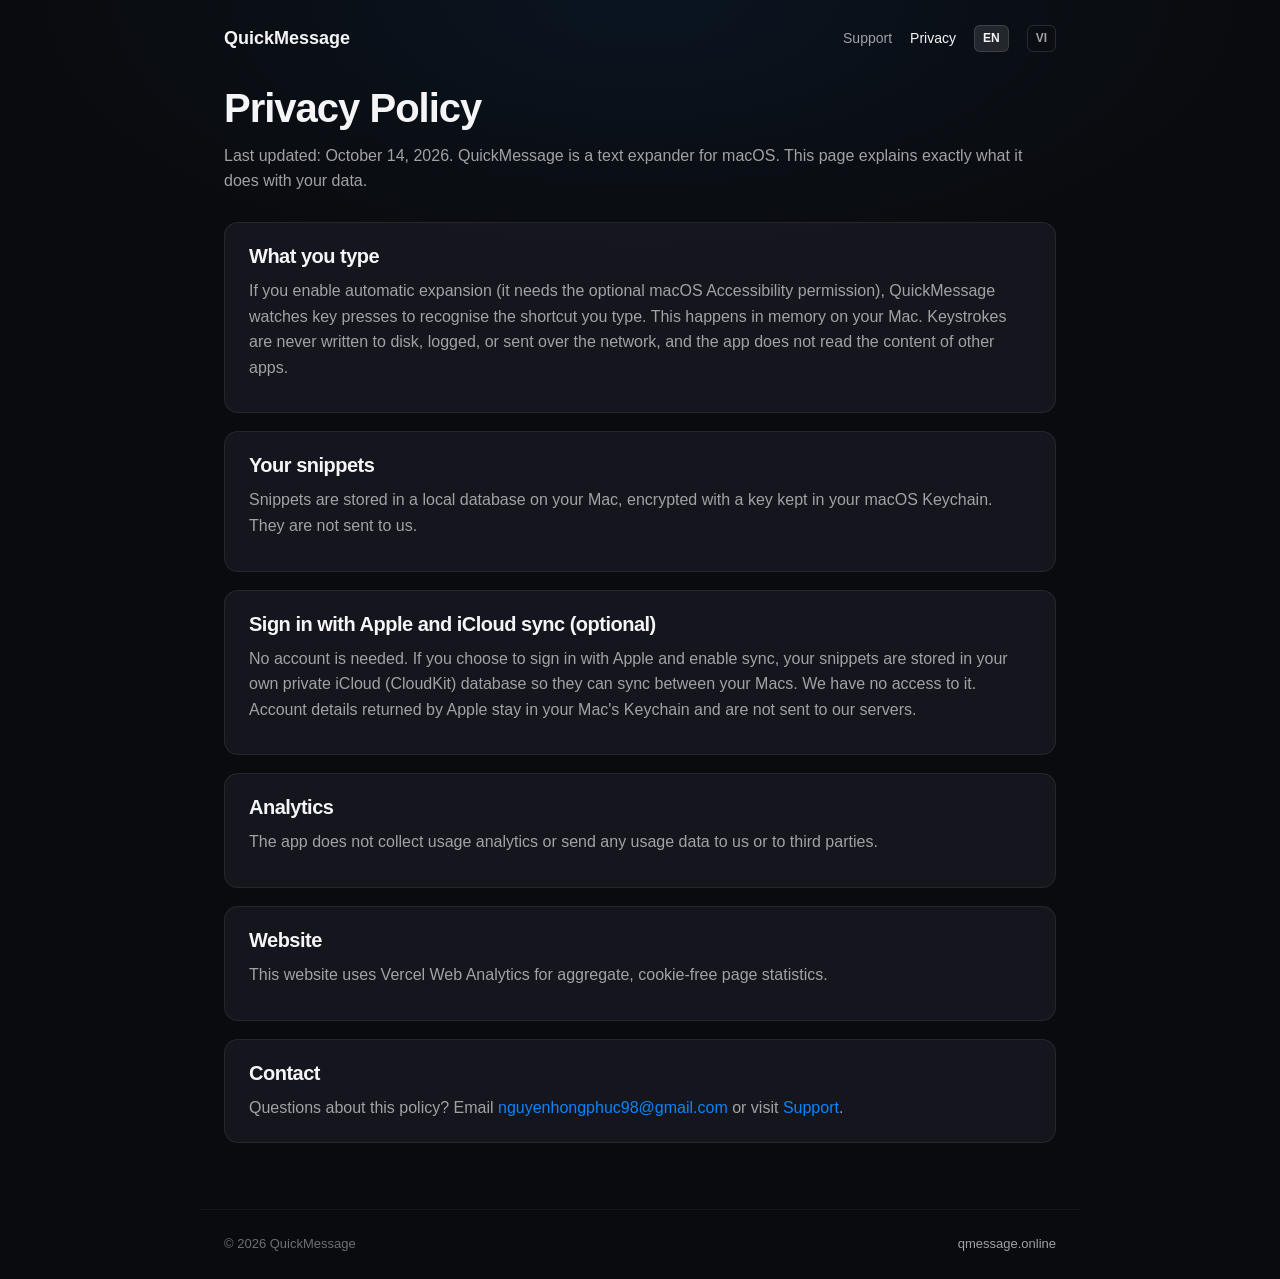
==== privacy/index.html @ b4d77132 "feat: add support and privacy pages, update accessibility/privacy wording for App Review" ====
<!DOCTYPE html>
<html lang="en" data-lang="en">
<head>
  <meta charset="UTF-8">
  <meta name="viewport" content="width=device-width, initial-scale=1.0">
  <title>QuickMessage Privacy Policy</title>
  <meta name="description" content="How QuickMessage for macOS handles your data: keystrokes, snippets, iCloud sync, Sign in with Apple and anonymous usage statistics.">
  <link rel="canonical" href="https://www.qmessage.online/privacy">
  <link rel="icon" type="image/png" sizes="32x32" href="/assets/favicon.png">
  <link rel="apple-touch-icon" href="/assets/apple-touch-icon.png">
  <link rel="stylesheet" href="/css/style.css">
  <link rel="stylesheet" href="/css/pages.css">
</head>
<body class="doc-page">
  <header class="doc-header">
    <a class="doc-brand" href="/">QuickMessage</a>
    <nav class="doc-nav" aria-label="Site">
      <a href="/support"><span class="en">Support</span><span class="vi">Hỗ trợ</span></a>
      <a href="/privacy" aria-current="page"><span class="en">Privacy</span><span class="vi">Quyền riêng tư</span></a>
      <button type="button" class="doc-lang" data-set-lang="en">EN</button>
      <button type="button" class="doc-lang" data-set-lang="vi">VI</button>
    </nav>
  </header>

  <main class="doc-main">
    <h1><span class="en">Privacy Policy</span><span class="vi">Chính sách quyền riêng tư</span></h1>
    <p class="doc-lead">
      <span class="en">Last updated: October 14, 2026. QuickMessage is a text expander for macOS. This page explains exactly what it does with your data.</span>
      <span class="vi">Cập nhật lần cuối: 14/10/2026. QuickMessage là ứng dụng gõ tắt cho macOS. Trang này nêu chính xác ứng dụng xử lý dữ liệu của bạn ra sao.</span>
    </p>

    <section class="doc-card">
      <h2><span class="en">What you type</span><span class="vi">Những gì bạn gõ</span></h2>
      <p class="en">If you enable automatic expansion (it needs the optional macOS Accessibility permission), QuickMessage watches key presses to recognise the shortcut you type. This happens in memory on your Mac. Keystrokes are never written to disk, logged, or sent over the network, and the app does not read the content of other apps.</p>
      <p class="vi">Nếu bạn bật tự động thay thế (cần quyền Accessibility tuỳ chọn của macOS), QuickMessage theo dõi phím bấm để nhận ra từ khoá bạn gõ. Việc này diễn ra trong bộ nhớ trên máy Mac. Phím gõ không bao giờ được ghi ra đĩa, ghi log hay gửi qua mạng, và ứng dụng không đọc nội dung của app khác.</p>
    </section>

    <section class="doc-card">
      <h2><span class="en">Your snippets</span><span class="vi">Snippet của bạn</span></h2>
      <p class="en">Snippets are stored in a local database on your Mac, encrypted with a key kept in your macOS Keychain. They are not sent to us.</p>
      <p class="vi">Snippet được lưu trong cơ sở dữ liệu cục bộ trên máy Mac, mã hoá bằng khoá lưu trong Keychain của macOS. Chúng không được gửi cho chúng tôi.</p>
    </section>

    <section class="doc-card">
      <h2><span class="en">Sign in with Apple and iCloud sync (optional)</span><span class="vi">Sign in with Apple và đồng bộ iCloud (tuỳ chọn)</span></h2>
      <p class="en">No account is needed. If you choose to sign in with Apple and enable sync, your snippets are stored in your own private iCloud (CloudKit) database so they can sync between your Macs. We have no access to it. Account details returned by Apple stay in your Mac's Keychain and are not sent to our servers.</p>
      <p class="vi">Không cần tài khoản. Nếu bạn chọn Sign in with Apple và bật đồng bộ, snippet được lưu trong cơ sở dữ liệu iCloud (CloudKit) riêng tư của bạn để đồng bộ giữa các máy Mac. Chúng tôi không có quyền truy cập. Thông tin tài khoản do Apple trả về chỉ lưu trong Keychain trên máy và không được gửi tới máy chủ của chúng tôi.</p>
    </section>

    <section class="doc-card">
      <h2><span class="en">Analytics</span><span class="vi">Phân tích sử dụng</span></h2>
      <p class="en">The app does not collect usage analytics or send any usage data to us or to third parties.</p>
      <p class="vi">Ứng dụng không thu thập số liệu phân tích sử dụng và không gửi dữ liệu sử dụng cho chúng tôi hay bên thứ ba.</p>
    </section>

    <section class="doc-card">
      <h2><span class="en">Website</span><span class="vi">Website</span></h2>
      <p class="en">This website uses Vercel Web Analytics for aggregate, cookie-free page statistics.</p>
      <p class="vi">Website này dùng Vercel Web Analytics để thống kê lượt truy cập tổng hợp, không dùng cookie.</p>
    </section>

    <section class="doc-card">
      <h2><span class="en">Contact</span><span class="vi">Liên hệ</span></h2>
      <p>
        <span class="en">Questions about this policy? Email <a href="mailto:nguyenhongphuc98@gmail.com?subject=QuickMessage%20Privacy">nguyenhongphuc98@gmail.com</a> or visit <a href="/support">Support</a>.</span>
        <span class="vi">Có câu hỏi về chính sách này? Gửi email tới <a href="mailto:nguyenhongphuc98@gmail.com?subject=QuickMessage%20Privacy">nguyenhongphuc98@gmail.com</a> hoặc xem trang <a href="/support">Hỗ trợ</a>.</span>
      </p>
    </section>
  </main>

  <footer class="doc-footer">
    <span>&copy; 2026 QuickMessage</span>
    <a href="/">qmessage.online</a>
  </footer>
  <script src="/js/pages.js"></script>
</body>
</html>
---- css/style.css ----
/* ==========================================================================
   QuickMessage Landing Page - Style System
   macOS Dark Mode Luxury Aesthetic
   ========================================================================== */

:root {
  /* Color Palette */
  --bg-primary: #0a0b0e;
  --bg-secondary: #121318;
  --bg-tertiary: #181920;
  --bg-elevated: #1e2029;
  --bg-card: rgba(26, 28, 36, 0.7);
  --bg-card-hover: rgba(34, 37, 48, 0.85);

  --accent-blue: #0a84ff;
  --accent-blue-hover: #0071e3;
  --accent-blue-glow: rgba(10, 132, 255, 0.25);
  --accent-cyan: #5ac8fa;
  --accent-purple: #bf5af2;
  --accent-green: #30d158;
  --accent-amber: #ffd60a;
  --accent-red: #ff453a;

  /* Text Colors */
  --text-primary: #f5f5f7;
  --text-secondary: #a1a1a6;
  --text-tertiary: #6e6e73;
  --text-muted: #515154;

  /* Borders & Dividers */
  --border-subtle: rgba(255, 255, 255, 0.08);
  --border-focus: rgba(10, 132, 255, 0.5);
  --border-highlight: rgba(255, 255, 255, 0.16);

  /* macOS Traffic Lights */
  --mac-close: #ff5f56;
  --mac-minimize: #ffbd2e;
  --mac-maximize: #27c93f;

  /* Typography */
  --font-sans: -apple-system, BlinkMacSystemFont, "SF Pro Display", "SF Pro Text", "Inter", "Segoe UI", Roboto, sans-serif;
  --font-mono: "SF Mono", "JetBrains Mono", Menlo, Monaco, Consolas, monospace;

  /* Radius */
  --radius-xs: 4px;
  --radius-sm: 8px;
  --radius-md: 12px;
  --radius-lg: 18px;
  --radius-xl: 24px;
  --radius-full: 9999px;

  /* Shadows */
  --shadow-sm: 0 2px 8px rgba(0, 0, 0, 0.25);
  --shadow-md: 0 8px 24px rgba(0, 0, 0, 0.35);
  --shadow-lg: 0 16px 40px rgba(0, 0, 0, 0.5);
  --shadow-glow: 0 0 40px rgba(10, 132, 255, 0.18);
  --shadow-window: 0 24px 60px -12px rgba(0, 0, 0, 0.65), 0 0 0 1px rgba(255, 255, 255, 0.1);

  /* Transitions */
  --transition-fast: 0.15s cubic-bezier(0.16, 1, 0.3, 1);
  --transition-normal: 0.25s cubic-bezier(0.16, 1, 0.3, 1);
  --transition-smooth: 0.4s cubic-bezier(0.16, 1, 0.3, 1);
}

/* Base Reset & Smoothness */
*, *::before, *::after {
  box-sizing: border-box;
  margin: 0;
  padding: 0;
}

html {
  font-family: var(--font-sans);
  background-color: var(--bg-primary);
  color: var(--text-primary);
  scroll-behavior: smooth;
  -webkit-font-smoothing: antialiased;
  -moz-osx-font-smoothing: grayscale;
  text-rendering: optimizeLegibility;
}

body {
  min-height: 100vh;
  line-height: 1.6;
  overflow-x: hidden;
  background-color: var(--bg-primary);
  background-image: 
    radial-gradient(ellipse 70% 45% at 50% 0%, rgba(10, 132, 255, 0.08), transparent 70%);
  background-attachment: fixed;
}

/* Selection */
::selection {
  background: rgba(10, 132, 255, 0.35);
  color: #ffffff;
}

/* Typography Helpers */
h1, h2, h3, h4, h5, h6 {
  color: var(--text-primary);
  font-weight: 700;
  letter-spacing: -0.025em;
  line-height: 1.15;
}

p {
  color: var(--text-secondary);
}

a {
  color: inherit;
  text-decoration: none;
}

/* Container */
.container {
  width: 100%;
  max-width: 1200px;
  margin: 0 auto;
  padding: 0 24px;
}

/* Gradient Text */
.gradient-text {
  background: linear-gradient(135deg, #ffffff 30%, #a1a1a6 100%);
  -webkit-background-clip: text;
  -webkit-text-fill-color: transparent;
}

.gradient-blue {
  background: linear-gradient(135deg, #70b4ff 0%, #0a84ff 60%, #0056b3 100%);
  -webkit-background-clip: text;
  -webkit-text-fill-color: transparent;
}

/* Buttons */
.btn {
  display: inline-flex;
  align-items: center;
  justify-content: center;
  gap: 10px;
  padding: 12px 24px;
  border-radius: var(--radius-sm);
  font-size: 15px;
  font-weight: 600;
  cursor: pointer;
  transition: all var(--transition-fast);
  border: 1px solid transparent;
  outline: none;
  white-space: nowrap;
}

.btn-primary {
  background: linear-gradient(180deg, #0a84ff 0%, #0071e3 100%);
  color: #ffffff;
  box-shadow: 0 2px 10px rgba(10, 132, 255, 0.35), inset 0 1px 0 rgba(255, 255, 255, 0.25);
  border: 1px solid rgba(255, 255, 255, 0.15);
}

.btn-primary:hover {
  background: linear-gradient(180deg, #1f8eff 0%, #0a84ff 100%);
  box-shadow: 0 4px 16px rgba(10, 132, 255, 0.5), inset 0 1px 0 rgba(255, 255, 255, 0.3);
  transform: translateY(-1px);
}

.btn-primary:active {
  transform: translateY(0);
  box-shadow: 0 2px 6px rgba(10, 132, 255, 0.4);
}

.btn-secondary {
  background: rgba(255, 255, 255, 0.06);
  color: var(--text-primary);
  border: 1px solid var(--border-subtle);
  backdrop-filter: blur(12px);
  -webkit-backdrop-filter: blur(12px);
}

.btn-secondary:hover {
  background: rgba(255, 255, 255, 0.1);
  border-color: var(--border-highlight);
  transform: translateY(-1px);
}

.btn-sm {
  padding: 8px 16px;
  font-size: 13px;
  border-radius: 6px;
}

.btn-lg {
  padding: 16px 32px;
  font-size: 16px;
  border-radius: var(--radius-md);
}

/* Badge */
.badge {
  display: inline-flex;
  align-items: center;
  gap: 8px;
  padding: 6px 14px;
  border-radius: var(--radius-full);
  font-size: 13px;
  font-weight: 500;
  background: rgba(255, 255, 255, 0.05);
  border: 1px solid rgba(255, 255, 255, 0.12);
  color: var(--text-secondary);
}

.badge svg {
  color: var(--text-primary);
  opacity: 0.9;
}

.badge-dot {
  width: 6px;
  height: 6px;
  border-radius: 50%;
  background: var(--accent-blue);
  opacity: 0.8;
}

/* ==========================================================================
   Header & Navigation
   ========================================================================== */

.site-header {
  position: fixed;
  top: 0;
  left: 0;
  right: 0;
  z-index: 1000;
  padding: 16px 0;
  background: rgba(10, 11, 14, 0.75);
  backdrop-filter: blur(20px) saturate(180%);
  -webkit-backdrop-filter: blur(20px) saturate(180%);
  border-bottom: 1px solid var(--border-subtle);
  transition: all var(--transition-normal);
}

.site-header.scrolled {
  padding: 12px 0;
  background: rgba(10, 11, 14, 0.9);
  border-bottom-color: rgba(255, 255, 255, 0.1);
}

.nav-container {
  display: flex;
  align-items: center;
  justify-content: space-between;
}

.brand {
  display: flex;
  align-items: center;
  gap: 12px;
  font-weight: 700;
  font-size: 18px;
  letter-spacing: -0.02em;
}

.brand-icon {
  width: 34px;
  height: 34px;
  border-radius: 9px;
  background: linear-gradient(135deg, #0a84ff 0%, #0051ba 100%);
  display: flex;
  align-items: center;
  justify-content: center;
  box-shadow: 0 4px 12px rgba(10, 132, 255, 0.4), inset 0 1px 0 rgba(255, 255, 255, 0.3);
  color: #ffffff;
}

.nav-links {
  display: flex;
  align-items: center;
  gap: 32px;
  list-style: none;
}

.nav-link {
  font-size: 14px;
  color: var(--text-secondary);
  font-weight: 500;
  transition: color var(--transition-fast);
}

.nav-link:hover {
  color: var(--text-primary);
}

.nav-actions {
  display: flex;
  align-items: center;
  gap: 12px;
}

.lang-switch {
  display: inline-flex;
  align-items: center;
  gap: 2px;
  padding: 3px 6px;
  background: rgba(255, 255, 255, 0.06);
  border: 1px solid var(--border-subtle);
  border-radius: var(--radius-sm);
  font-size: 12px;
}

.lang-btn {
  background: none;
  border: none;
  color: var(--text-tertiary);
  cursor: pointer;
  padding: 3px 7px;
  border-radius: 4px;
  transition: all var(--transition-fast);
  font-weight: 600;
  font-size: 12px;
}

.lang-btn:hover {
  color: var(--text-primary);
}

.lang-btn.active {
  color: #ffffff;
  background: rgba(10, 132, 255, 0.35);
  box-shadow: 0 0 8px rgba(10, 132, 255, 0.3);
}

.lang-divider {
  color: var(--text-tertiary);
  font-size: 11px;
  opacity: 0.5;
}

.mobile-menu-btn {
  display: none;
  background: none;
  border: none;
  color: var(--text-primary);
  font-size: 24px;
  cursor: pointer;
}

/* ==========================================================================
   Hero Section
   ========================================================================== */

.hero-section {
  position: relative;
  padding: 120px 0 60px;
  display: flex;
  flex-direction: column;
  justify-content: flex-start;
  align-items: center;
  text-align: center;
}

.hero-content {
  max-width: 820px;
  margin: 0 auto 100px;
}

.hero-badge-wrap {
  margin-bottom: 20px;
}

.hero-title {
  font-size: clamp(36px, 4.4vw, 56px);
  font-weight: 800;
  letter-spacing: -0.035em;
  line-height: 1.12;
  margin-bottom: 18px;
}

.hero-description {
  font-size: clamp(15px, 1.6vw, 18px);
  color: var(--text-secondary);
  line-height: 1.6;
  margin-bottom: 32px;
  font-weight: 400;
}

.hero-actions {
  display: flex;
  align-items: center;
  justify-content: center;
  gap: 14px;
  margin-bottom: 0;
  flex-wrap: wrap;
}

.hero-meta {
  display: flex;
  align-items: center;
  justify-content: center;
  gap: 20px;
  font-size: 13px;
  color: var(--text-tertiary);
  flex-wrap: wrap;
}

.hero-meta-item {
  display: flex;
  align-items: center;
  gap: 6px;
}

.hero-meta-icon {
  color: var(--accent-green);
}

/* ==========================================================================
   Interactive macOS Showcase Window
   ========================================================================== */

.hero-showcase {
  width: 100%;
  max-width: 980px;
  margin: 0 auto;
  position: relative;
}

.showcase-glow {
  position: absolute;
  top: 50%;
  left: 50%;
  transform: translate(-50%, -50%);
  width: 80%;
  height: 70%;
  background: radial-gradient(circle, rgba(10, 132, 255, 0.08) 0%, transparent 70%);
  filter: blur(50px);
  z-index: 0;
  pointer-events: none;
}

/* macOS Window Frame */
.macos-window {
  position: relative;
  z-index: 1;
  background: var(--bg-secondary);
  border-radius: var(--radius-lg);
  border: 1px solid rgba(255, 255, 255, 0.12);
  box-shadow: var(--shadow-window);
  overflow: hidden;
  backdrop-filter: blur(30px);
  -webkit-backdrop-filter: blur(30px);
  text-align: left;
}

/* Titlebar */
.macos-titlebar {
  height: 48px;
  background: rgba(255, 255, 255, 0.03);
  border-bottom: 1px solid var(--border-subtle);
  display: flex;
  align-items: center;
  padding: 0 18px;
  user-select: none;
  position: relative;
}

.traffic-lights {
  display: flex;
  align-items: center;
  gap: 8px;
  margin-right: 20px;
}

.traffic-light {
  width: 12px;
  height: 12px;
  border-radius: 50%;
  border: 0.5px solid rgba(0, 0, 0, 0.2);
}

.traffic-light.close { background: var(--mac-close); }
.traffic-light.minimize { background: var(--mac-minimize); }
.traffic-light.maximize { background: var(--mac-maximize); }

/* Showcase Tabs */
.showcase-tabs {
  display: flex;
  align-items: center;
  gap: 6px;
  background: rgba(0, 0, 0, 0.3);
  padding: 4px;
  border-radius: var(--radius-sm);
  border: 1px solid var(--border-subtle);
}

.showcase-tab {
  display: flex;
  align-items: center;
  gap: 7px;
  padding: 6px 14px;
  font-size: 13px;
  font-weight: 500;
  color: var(--text-secondary);
  background: transparent;
  border: none;
  border-radius: 6px;
  cursor: pointer;
  transition: all var(--transition-fast);
}

.showcase-tab .tab-icon {
  flex-shrink: 0;
  opacity: 0.75;
}

.showcase-tab:hover {
  color: var(--text-primary);
  background: rgba(255, 255, 255, 0.05);
}

.showcase-tab:hover .tab-icon,
.showcase-tab.active .tab-icon {
  opacity: 1;
}

.showcase-tab.active {
  color: #ffffff;
  background: rgba(255, 255, 255, 0.12);
  box-shadow: 0 2px 6px rgba(0, 0, 0, 0.25);
}

.window-status-pill {
  margin-left: auto;
  display: flex;
  align-items: center;
  gap: 6px;
  font-size: 12px;
  color: var(--text-tertiary);
  font-family: var(--font-mono);
}

/* App Canvas */
.window-canvas {
  height: 440px;
  position: relative;
  background: #14151a;
  overflow: hidden;
  display: flex;
  flex-direction: column;
}

/* App Mock: Header */
.app-mock-header {
  height: 52px;
  background: rgba(255, 255, 255, 0.02);
  border-bottom: 1px solid var(--border-subtle);
  display: flex;
  align-items: center;
  padding: 0 20px;
  gap: 12px;
}

.app-mock-avatar {
  width: 32px;
  height: 32px;
  border-radius: 50%;
  background: linear-gradient(135deg, #0a84ff, #5ac8fa);
  display: flex;
  align-items: center;
  justify-content: center;
  font-size: 14px;
  font-weight: 600;
  color: #ffffff;
}

.app-mock-info {
  line-height: 1.25;
}

.app-mock-name {
  font-size: 14px;
  font-weight: 600;
  color: var(--text-primary);
}

.app-mock-sub {
  font-size: 11px;
  color: var(--text-tertiary);
}

/* Chat or Document Body */
.app-mock-body {
  flex: 1;
  padding: 24px;
  display: flex;
  flex-direction: column;
  justify-content: flex-end;
  gap: 16px;
  overflow: hidden;
}

.chat-bubble {
  max-width: 75%;
  padding: 12px 18px;
  border-radius: 16px;
  font-size: 14px;
  line-height: 1.5;
  animation: fadeIn 0.3s ease-out;
}

.chat-incoming {
  align-self: flex-start;
  background: rgba(255, 255, 255, 0.06);
  color: var(--text-primary);
  border-bottom-left-radius: 4px;
}

.chat-outgoing {
  align-self: flex-end;
  background: var(--accent-blue);
  color: #ffffff;
  border-bottom-right-radius: 4px;
  box-shadow: 0 4px 12px rgba(10, 132, 255, 0.25);
  white-space: pre-line;
}

/* App Input Bar */
.app-mock-input-wrap {
  position: relative;
  padding: 16px 20px;
  background: rgba(0, 0, 0, 0.25);
  border-top: 1px solid var(--border-subtle);
}

.app-mock-input-box {
  background: rgba(255, 255, 255, 0.05);
  border: 1px solid rgba(255, 255, 255, 0.1);
  border-radius: var(--radius-sm);
  padding: 14px 18px;
  display: flex;
  align-items: center;
  min-height: 52px;
  position: relative;
}

.typed-text-display {
  font-size: 15px;
  color: var(--text-primary);
  font-family: inherit;
  display: flex;
  align-items: center;
  flex-wrap: wrap;
}

.trigger-highlight {
  font-family: var(--font-mono);
  color: var(--accent-cyan);
  font-weight: 700;
  background: rgba(10, 132, 255, 0.15);
  padding: 2px 6px;
  border-radius: 4px;
}

.cursor-blink {
  display: inline-block;
  width: 2px;
  height: 18px;
  background: var(--accent-blue);
  margin-left: 2px;
  vertical-align: middle;
  animation: blink 0.9s infinite;
}

@keyframes blink {
  0%, 100% { opacity: 1; }
  50% { opacity: 0; }
}

/* QuickMessage Native Overlay Popup (Over the app caret) */
.qm-overlay-popup {
  position: absolute;
  bottom: 84px;
  left: 24px;
  width: 380px;
  background: rgba(26, 27, 34, 0.95);
  border-radius: var(--radius-md);
  border: 1px solid rgba(255, 255, 255, 0.16);
  box-shadow: 0 16px 36px rgba(0, 0, 0, 0.65), 0 0 0 1px rgba(0, 0, 0, 0.4);
  backdrop-filter: blur(25px);
  -webkit-backdrop-filter: blur(25px);
  overflow: hidden;
  z-index: 50;
  transform-origin: bottom left;
  opacity: 0;
  pointer-events: none;
  transform: translateY(8px) scale(0.97);
  transition: opacity 0.2s ease, transform 0.2s cubic-bezier(0.16, 1, 0.3, 1);
}

.qm-overlay-popup.active {
  opacity: 1;
  pointer-events: auto;
  transform: translateY(0) scale(1);
}

.qm-overlay-header {
  padding: 8px 12px;
  background: rgba(255, 255, 255, 0.02);
  border-bottom: 1px solid var(--border-subtle);
  display: flex;
  align-items: center;
  justify-content: space-between;
}

.qm-overlay-title {
  font-size: 11px;
  font-weight: 600;
  text-transform: uppercase;
  letter-spacing: 0.05em;
  color: var(--accent-blue);
  display: flex;
  align-items: center;
  gap: 6px;
}

.qm-overlay-hint {
  font-size: 11px;
  color: var(--text-tertiary);
  display: flex;
  align-items: center;
  gap: 4px;
}

.key-badge {
  display: inline-flex;
  align-items: center;
  justify-content: center;
  padding: 1px 5px;
  font-size: 10px;
  font-family: var(--font-mono);
  background: rgba(255, 255, 255, 0.1);
  border: 1px solid rgba(255, 255, 255, 0.15);
  border-radius: 4px;
  color: var(--text-secondary);
}

.qm-overlay-list {
  padding: 4px;
  list-style: none;
}

.qm-overlay-item {
  display: flex;
  align-items: center;
  gap: 10px;
  padding: 8px 10px;
  border-radius: 8px;
  transition: background var(--transition-fast);
  cursor: pointer;
}

.qm-overlay-item.selected {
  background: rgba(10, 132, 255, 0.18);
}

.qm-trigger-tag {
  display: inline-flex;
  align-items: center;
  padding: 3px 8px;
  border-radius: 5px;
  background: rgba(10, 132, 255, 0.15);
  font-family: var(--font-mono);
  font-size: 12px;
  font-weight: 700;
  color: var(--accent-blue);
  white-space: nowrap;
}

.qm-item-details {
  flex: 1;
  min-width: 0;
}

.qm-item-title {
  font-size: 13px;
  font-weight: 600;
  color: var(--text-primary);
  white-space: nowrap;
  overflow: hidden;
  text-overflow: ellipsis;
}

.qm-item-preview {
  font-size: 11px;
  color: var(--text-tertiary);
  white-space: nowrap;
  overflow: hidden;
  text-overflow: ellipsis;
}

.qm-return-icon {
  font-size: 11px;
  color: var(--accent-blue);
  font-family: var(--font-mono);
  opacity: 0.8;
}

/* Showcase Controls */
.showcase-control-bar {
  padding: 12px 20px;
  background: rgba(20, 21, 26, 0.95);
  border-top: 1px solid var(--border-subtle);
  display: flex;
  align-items: center;
  justify-content: space-between;
  font-size: 13px;
  color: var(--text-secondary);
}

.demo-step-indicator {
  display: flex;
  align-items: center;
  gap: 10px;
}

.step-label {
  color: var(--text-primary);
  font-weight: 500;
}

.demo-action-btn {
  background: rgba(255, 255, 255, 0.08);
  border: 1px solid var(--border-subtle);
  border-radius: 6px;
  padding: 6px 12px;
  font-size: 12px;
  color: var(--text-primary);
  cursor: pointer;
  transition: all var(--transition-fast);
  display: flex;
  align-items: center;
  gap: 6px;
}

.demo-action-btn:hover {
  background: rgba(255, 255, 255, 0.14);
}

/* ==========================================================================
   Section Layouts
   ========================================================================== */

section {
  padding: 120px 0;
  position: relative;
}

.section-header {
  text-align: center;
  max-width: 720px;
  margin: 0 auto 64px;
}

.section-tag {
  font-size: 12px;
  font-weight: 700;
  letter-spacing: 0.1em;
  text-transform: uppercase;
  color: var(--accent-blue);
  margin-bottom: 12px;
  display: block;
}

.section-title {
  font-size: clamp(32px, 4vw, 44px);
  font-weight: 800;
  letter-spacing: -0.03em;
  margin-bottom: 18px;
}

.section-desc {
  font-size: 18px;
  color: var(--text-secondary);
  line-height: 1.6;
}

/* ==========================================================================
   Interactive Playground Section
   ========================================================================== */

.playground-section {
  padding: 50px 0 120px;
  background: linear-gradient(180deg, transparent 0%, rgba(18, 19, 24, 0.5) 50%, transparent 100%);
}

.playground-card {
  max-width: 860px;
  margin: 0 auto;
  background: var(--bg-card);
  border: 1px solid var(--border-highlight);
  border-radius: var(--radius-xl);
  padding: 36px;
  box-shadow: var(--shadow-lg);
  backdrop-filter: blur(20px);
  -webkit-backdrop-filter: blur(20px);
}

.playground-instructions {
  display: flex;
  align-items: center;
  justify-content: space-between;
  margin-bottom: 24px;
  flex-wrap: wrap;
  gap: 16px;
}

.quick-triggers-list {
  display: flex;
  align-items: center;
  gap: 8px;
  flex-wrap: wrap;
}

.quick-trigger-pill {
  font-family: var(--font-mono);
  font-size: 12px;
  font-weight: 600;
  padding: 6px 12px;
  background: rgba(255, 255, 255, 0.05);
  border: 1px solid var(--border-subtle);
  border-radius: var(--radius-full);
  color: var(--accent-cyan);
  cursor: pointer;
  transition: all var(--transition-fast);
}

.quick-trigger-pill:hover {
  background: rgba(10, 132, 255, 0.15);
  border-color: var(--border-focus);
  transform: translateY(-1px);
}

.interactive-input-container {
  position: relative;
  margin-bottom: 20px;
}

.interactive-textarea {
  width: 100%;
  height: 130px;
  background: rgba(10, 11, 14, 0.8);
  border: 1px solid rgba(255, 255, 255, 0.12);
  border-radius: var(--radius-md);
  padding: 16px 20px;
  font-size: 16px;
  color: var(--text-primary);
  font-family: var(--font-sans);
  resize: none;
  outline: none;
  transition: border-color var(--transition-fast), box-shadow var(--transition-fast);
  line-height: 1.6;
}

.interactive-textarea:focus {
  border-color: var(--accent-blue);
  box-shadow: 0 0 0 3px rgba(10, 132, 255, 0.2);
}

/* Floating suggestions on playground */
.playground-popup {
  position: absolute;
  bottom: calc(100% + 8px);
  left: 20px;
  width: 360px;
  background: rgba(26, 28, 36, 0.98);
  border-radius: var(--radius-md);
  border: 1px solid rgba(255, 255, 255, 0.16);
  box-shadow: 0 16px 36px rgba(0, 0, 0, 0.6);
  backdrop-filter: blur(25px);
  -webkit-backdrop-filter: blur(25px);
  z-index: 100;
  display: none;
}

.playground-popup.visible {
  display: block;
  animation: slideUpFade 0.2s cubic-bezier(0.16, 1, 0.3, 1);
}

@keyframes slideUpFade {
  from { opacity: 0; transform: translateY(6px); }
  to { opacity: 1; transform: translateY(0); }
}

.playground-status {
  display: flex;
  align-items: center;
  justify-content: space-between;
  font-size: 13px;
  color: var(--text-tertiary);
}

/* ==========================================================================
   Section: Privacy First
   ========================================================================== */

.privacy-banner {
  background: var(--bg-card);
  border: 1px solid var(--border-highlight);
  border-radius: var(--radius-xl);
  padding: 56px 48px;
  position: relative;
  overflow: hidden;
  box-shadow: var(--shadow-md);
}

.privacy-banner::before {
  content: '';
  position: absolute;
  top: -50%;
  right: -20%;
  width: 400px;
  height: 400px;
  background: radial-gradient(circle, rgba(48, 209, 88, 0.05), transparent 70%);
  filter: blur(60px);
  pointer-events: none;
}

.privacy-grid {
  display: grid;
  grid-template-columns: repeat(3, 1fr);
  gap: 32px;
  margin-top: 48px;
}

.privacy-card {
  background: rgba(20, 22, 28, 0.6);
  border: 1px solid var(--border-subtle);
  border-radius: var(--radius-lg);
  padding: 32px 28px;
  transition: all var(--transition-normal);
}

.privacy-card:hover {
  background: rgba(28, 30, 39, 0.8);
  border-color: var(--border-highlight);
  transform: translateY(-4px);
}

.privacy-icon-box {
  width: 52px;
  height: 52px;
  border-radius: var(--radius-md);
  background: rgba(48, 209, 88, 0.12);
  color: var(--accent-green);
  display: flex;
  align-items: center;
  justify-content: center;
  font-size: 24px;
  margin-bottom: 20px;
  border: 1px solid rgba(48, 209, 88, 0.25);
}

.privacy-card-title {
  font-size: 19px;
  font-weight: 700;
  margin-bottom: 12px;
}

.privacy-card-desc {
  font-size: 15px;
  color: var(--text-secondary);
  line-height: 1.6;
}

/* ==========================================================================
   Section: iCloud Sync
   ========================================================================== */

.sync-container {
  display: grid;
  grid-template-columns: 1fr 1fr;
  gap: 56px;
  align-items: center;
}

.sync-content {
  text-align: left;
}

.feature-checklist {
  list-style: none;
  margin-top: 32px;
  display: flex;
  flex-direction: column;
  gap: 18px;
}

.checklist-item {
  display: flex;
  align-items: flex-start;
  gap: 14px;
  font-size: 16px;
  color: var(--text-primary);
}

.checklist-icon {
  width: 22px;
  height: 22px;
  border-radius: 50%;
  background: rgba(10, 132, 255, 0.15);
  color: var(--accent-blue);
  display: flex;
  align-items: center;
  justify-content: center;
  font-size: 12px;
  flex-shrink: 0;
  margin-top: 2px;
}

/* iCloud Interactive Diagram */
.sync-visual {
  background: var(--bg-card);
  border: 1px solid var(--border-subtle);
  border-radius: var(--radius-xl);
  padding: 40px;
  position: relative;
  box-shadow: var(--shadow-lg);
  display: flex;
  flex-direction: column;
  align-items: center;
}

.icloud-hub {
  width: 100px;
  height: 100px;
  border-radius: 50%;
  background: linear-gradient(135deg, rgba(10, 132, 255, 0.2), rgba(90, 200, 250, 0.1));
  border: 1.5px solid rgba(10, 132, 255, 0.4);
  display: flex;
  flex-direction: column;
  align-items: center;
  justify-content: center;
  box-shadow: 0 0 30px rgba(10, 132, 255, 0.25);
  margin-bottom: 40px;
  position: relative;
}

.icloud-hub-icon {
  font-size: 32px;
  color: var(--accent-blue);
  margin-bottom: 2px;
}

.icloud-hub-label {
  font-size: 10px;
  font-weight: 700;
  text-transform: uppercase;
  letter-spacing: 0.05em;
  color: var(--accent-cyan);
}

.sync-devices-row {
  display: flex;
  justify-content: space-around;
  width: 100%;
  gap: 24px;
}

.device-card {
  flex: 1;
  background: rgba(255, 255, 255, 0.03);
  border: 1px solid var(--border-subtle);
  border-radius: var(--radius-md);
  padding: 20px 16px;
  text-align: center;
  transition: all var(--transition-normal);
}

.device-card:hover {
  background: rgba(255, 255, 255, 0.06);
  border-color: var(--border-highlight);
}

.device-icon {
  font-size: 28px;
  color: var(--text-secondary);
  margin-bottom: 8px;
}

.device-name {
  font-size: 14px;
  font-weight: 600;
  color: var(--text-primary);
}

.device-status {
  font-size: 11px;
  color: var(--accent-green);
  display: flex;
  align-items: center;
  justify-content: center;
  gap: 4px;
  margin-top: 4px;
}

.device-status-dot {
  width: 5px;
  height: 5px;
  border-radius: 50%;
  background: var(--accent-green);
}

/* ==========================================================================
   Section: Blazing Fast & Native Tech
   ========================================================================== */

.metrics-grid {
  display: grid;
  grid-template-columns: repeat(4, 1fr);
  gap: 24px;
  margin-bottom: 60px;
}

.metric-card {
  background: var(--bg-card);
  border: 1px solid var(--border-subtle);
  border-radius: var(--radius-lg);
  padding: 32px 24px;
  text-align: center;
  position: relative;
  overflow: hidden;
  transition: all var(--transition-normal);
}

.metric-card:hover {
  border-color: var(--border-focus);
  transform: translateY(-4px);
  box-shadow: var(--shadow-glow);
}

.metric-number {
  font-size: 48px;
  font-weight: 800;
  letter-spacing: -0.03em;
  line-height: 1;
  margin-bottom: 12px;
}

.metric-label {
  font-size: 14px;
  font-weight: 600;
  color: var(--text-primary);
  margin-bottom: 6px;
}

.metric-sub {
  font-size: 12px;
  color: var(--text-tertiary);
}

/* Architecture Comparison */
.arch-card {
  background: var(--bg-secondary);
  border: 1px solid var(--border-subtle);
  border-radius: var(--radius-xl);
  padding: 40px;
  display: grid;
  grid-template-columns: 1fr 1fr;
  gap: 48px;
  align-items: center;
}

.arch-info h3 {
  font-size: 26px;
  margin-bottom: 16px;
}

.arch-tech-tags {
  display: flex;
  gap: 10px;
  margin-top: 20px;
  flex-wrap: wrap;
}

.tech-tag {
  padding: 6px 14px;
  border-radius: 6px;
  font-size: 13px;
  font-weight: 600;
  background: rgba(255, 255, 255, 0.05);
  border: 1px solid var(--border-subtle);
  display: inline-flex;
  align-items: center;
  gap: 6px;
}

.tech-tag.rust {
  color: #f74c00;
  border-color: rgba(247, 76, 0, 0.3);
  background: rgba(247, 76, 0, 0.08);
}

.tech-tag.swift {
  color: #f05138;
  border-color: rgba(240, 81, 56, 0.3);
  background: rgba(240, 81, 56, 0.08);
}

.tech-tag.appkit {
  color: #0a84ff;
  border-color: rgba(10, 132, 255, 0.3);
  background: rgba(10, 132, 255, 0.08);
}

.comparison-bars {
  display: flex;
  flex-direction: column;
  gap: 20px;
}

.comp-item {
  display: flex;
  flex-direction: column;
  gap: 8px;
}

.comp-meta {
  display: flex;
  justify-content: space-between;
  font-size: 13px;
  font-weight: 500;
}

.comp-track {
  height: 10px;
  border-radius: var(--radius-full);
  background: rgba(255, 255, 255, 0.08);
  overflow: hidden;
  position: relative;
}

.comp-fill {
  height: 100%;
  border-radius: var(--radius-full);
}

.comp-fill.qm {
  width: 12%;
  background: linear-gradient(90deg, #0a84ff, #5ac8fa);
  box-shadow: 0 0 10px rgba(10, 132, 255, 0.5);
}

.comp-fill.electron {
  width: 88%;
  background: rgba(255, 255, 255, 0.25);
}

/* ==========================================================================
   Section: Keyboard-First & Spotlight Search
   ========================================================================== */

.spotlight-preview-wrap {
  max-width: 640px;
  margin: 40px auto 0;
  background: rgba(28, 28, 30, 0.95);
  border: 1px solid rgba(255, 255, 255, 0.16);
  border-radius: var(--radius-lg);
  box-shadow: 0 24px 60px rgba(0, 0, 0, 0.7);
  overflow: hidden;
  backdrop-filter: blur(30px);
  -webkit-backdrop-filter: blur(30px);
  text-align: left;
}

.spotlight-input-bar {
  display: flex;
  align-items: center;
  gap: 14px;
  padding: 16px 20px;
  border-bottom: 1px solid var(--border-subtle);
}

.spotlight-icon {
  font-size: 18px;
  color: var(--accent-blue);
}

.spotlight-query {
  font-size: 18px;
  font-weight: 400;
  color: var(--text-primary);
  flex: 1;
}

.spotlight-shortcut-hint {
  font-size: 12px;
  color: var(--text-tertiary);
  font-family: var(--font-mono);
}

.spotlight-results-list {
  padding: 8px;
  list-style: none;
}

.spotlight-row {
  display: flex;
  align-items: center;
  gap: 12px;
  padding: 10px 14px;
  border-radius: 8px;
  transition: background var(--transition-fast);
}

.spotlight-row.active {
  background: rgba(10, 132, 255, 0.16);
}

.spotlight-keyword-badge {
  font-family: var(--font-mono);
  font-size: 12px;
  font-weight: 700;
  color: var(--accent-blue);
  background: rgba(10, 132, 255, 0.12);
  padding: 4px 8px;
  border-radius: 5px;
}

.spotlight-text-group {
  flex: 1;
  min-width: 0;
}

.spotlight-title {
  font-size: 14px;
  font-weight: 500;
  color: var(--text-primary);
}

.spotlight-desc {
  font-size: 12px;
  color: var(--text-tertiary);
  white-space: nowrap;
  overflow: hidden;
  text-overflow: ellipsis;
}

/* ==========================================================================
   Section: Real World Use Cases
   ========================================================================== */

.usecases-grid {
  display: grid;
  grid-template-columns: repeat(auto-fit, minmax(340px, 1fr));
  gap: 28px;
}

.usecase-card {
  background: var(--bg-card);
  border: 1px solid var(--border-subtle);
  border-radius: var(--radius-xl);
  padding: 32px 28px;
  transition: all var(--transition-normal);
  display: flex;
  flex-direction: column;
}

.usecase-card:hover {
  background: var(--bg-card-hover);
  border-color: var(--border-highlight);
  transform: translateY(-3px);
}

.usecase-card.featured {
  background: var(--bg-card);
  border-color: var(--border-subtle);
}

.usecase-card.featured:hover {
  border-color: var(--border-highlight);
  box-shadow: none;
}

.usecase-header {
  display: flex;
  align-items: center;
  gap: 16px;
  margin-bottom: 20px;
}

.usecase-icon {
  width: 48px;
  height: 48px;
  border-radius: var(--radius-md);
  background: rgba(10, 132, 255, 0.12);
  color: var(--accent-blue);
  display: flex;
  align-items: center;
  justify-content: center;
  font-size: 22px;
}

.usecase-title {
  font-size: 20px;
  font-weight: 700;
}

.usecase-desc {
  font-size: 15px;
  color: var(--text-secondary);
  line-height: 1.6;
  margin-bottom: 24px;
}

.usecase-code-snippet {
  background: rgba(10, 11, 14, 0.7);
  border: 1px solid var(--border-subtle);
  border-radius: var(--radius-sm);
  padding: 14px 18px;
  font-family: var(--font-mono);
  font-size: 13px;
  margin-top: auto;
}

.snippet-trigger {
  color: var(--accent-cyan);
  font-weight: 700;
  display: flex;
  align-items: center;
  justify-content: space-between;
  margin-bottom: 8px;
  padding-bottom: 8px;
  border-bottom: 1px solid rgba(255, 255, 255, 0.06);
}

.snippet-body {
  color: var(--text-secondary);
  white-space: pre-wrap;
  line-height: 1.5;
}

/* ==========================================================================
   Section: App Preview & Manager UI
   ========================================================================== */

.manager-showcase-wrap {
  text-align: center;
  max-width: 1040px;
  margin: 0 auto;
}

.manager-img-container {
  border-radius: var(--radius-xl);
  overflow: hidden;
  border: 1px solid rgba(255, 255, 255, 0.14);
  box-shadow: 0 30px 80px rgba(0, 0, 0, 0.7);
  position: relative;
}

.manager-img {
  width: 100%;
  height: auto;
  display: block;
}

/* ==========================================================================
   FAQ Section
   ========================================================================== */

.faq-container {
  max-width: 800px;
  margin: 0 auto;
}

.faq-item {
  border-bottom: 1px solid var(--border-subtle);
}

.faq-question {
  width: 100%;
  padding: 24px 0;
  background: none;
  border: none;
  text-align: left;
  font-size: 18px;
  font-weight: 600;
  color: var(--text-primary);
  display: flex;
  justify-content: space-between;
  align-items: center;
  cursor: pointer;
  transition: color var(--transition-fast);
}

.faq-question:hover {
  color: var(--accent-blue);
}

.faq-icon {
  font-size: 20px;
  color: var(--text-tertiary);
  transition: transform var(--transition-normal);
}

.faq-item.active .faq-icon {
  transform: rotate(45deg);
  color: var(--accent-blue);
}

.faq-answer {
  max-height: 0;
  overflow: hidden;
  transition: max-height 0.35s cubic-bezier(0.16, 1, 0.3, 1);
}

.faq-item.active .faq-answer {
  max-height: 600px;
}

.faq-answer-inner {
  padding-bottom: 24px;
  font-size: 15px;
  color: var(--text-secondary);
  line-height: 1.7;
}

/* ==========================================================================
   CTA Section
   ========================================================================== */

.cta-section {
  text-align: center;
  padding: 100px 0 140px;
}

.cta-box {
  background: linear-gradient(180deg, rgba(22, 24, 32, 0.8) 0%, rgba(14, 15, 20, 0.95) 100%);
  border: 1px solid var(--border-highlight);
  border-radius: var(--radius-xl);
  padding: 72px 48px;
  position: relative;
  overflow: hidden;
  box-shadow: 0 20px 60px rgba(0, 0, 0, 0.5);
}

.cta-box::after {
  content: '';
  position: absolute;
  top: -50%;
  left: 50%;
  transform: translateX(-50%);
  width: 600px;
  height: 300px;
  background: radial-gradient(ellipse, rgba(10, 132, 255, 0.1), transparent 70%);
  pointer-events: none;
}

.cta-title {
  font-size: clamp(36px, 5vw, 52px);
  margin-bottom: 18px;
}

.cta-desc {
  font-size: 19px;
  color: var(--text-secondary);
  max-width: 600px;
  margin: 0 auto 36px;
}

.cta-buttons {
  display: flex;
  justify-content: center;
  align-items: center;
  gap: 16px;
  flex-wrap: wrap;
}

/* ==========================================================================
   Footer
   ========================================================================== */

.site-footer {
  border-top: 1px solid var(--border-subtle);
  padding: 60px 0 40px;
  background: rgba(10, 11, 14, 0.95);
  font-size: 14px;
  color: var(--text-tertiary);
}

.footer-top {
  display: flex;
  justify-content: space-between;
  align-items: flex-start;
  margin-bottom: 48px;
  flex-wrap: wrap;
  gap: 32px;
}

.footer-brand-desc {
  max-width: 320px;
  margin-top: 12px;
  font-size: 13px;
  line-height: 1.6;
}

.footer-links-group {
  display: flex;
  gap: 48px;
  flex-wrap: wrap;
}

.footer-col h4 {
  font-size: 13px;
  font-weight: 600;
  text-transform: uppercase;
  letter-spacing: 0.05em;
  color: var(--text-primary);
  margin-bottom: 16px;
}

.footer-col ul {
  list-style: none;
  display: flex;
  flex-direction: column;
  gap: 10px;
}

.footer-col a {
  color: var(--text-secondary);
  transition: color var(--transition-fast);
}

.footer-col a:hover {
  color: var(--text-primary);
}

.footer-bottom {
  border-top: 1px solid rgba(255, 255, 255, 0.05);
  padding-top: 30px;
  display: flex;
  justify-content: space-between;
  align-items: center;
  flex-wrap: wrap;
  gap: 16px;
  font-size: 13px;
}

.footer-legal {
  display: flex;
  gap: 18px;
}
.footer-legal a:hover {
  color: var(--text-primary);
}

/* ==========================================================================
   Responsive Breakpoints
   ========================================================================== */

@media (max-width: 992px) {
  .privacy-grid {
    grid-template-columns: 1fr;
  }
  .sync-container {
    grid-template-columns: 1fr;
  }
  .metrics-grid {
    grid-template-columns: repeat(2, 1fr);
  }
  .arch-card {
    grid-template-columns: 1fr;
    gap: 32px;
  }
  .usecases-grid {
    grid-template-columns: 1fr;
  }
  .usecase-card.featured {
    grid-column: span 1;
  }
}

@media (max-width: 768px) {
  .nav-links {
    display: none;
  }
  .mobile-menu-btn {
    display: block;
  }
  .hero-title {
    font-size: 38px;
  }
  .macos-window {
    border-radius: var(--radius-md);
  }
  .traffic-lights {
    display: none;
  }
  .window-canvas {
    height: 480px;
  }
  .qm-overlay-popup {
    width: calc(100% - 32px);
    left: 16px;
  }
  .metrics-grid {
    grid-template-columns: 1fr;
  }
  .privacy-banner {
    padding: 36px 24px;
  }
  .cta-box {
    padding: 48px 24px;
  }
}
---- css/pages.css ----
/* Shared styles for the static Support / Privacy pages. Builds on style.css variables. */
.doc-page { min-height: 100vh; display: flex; flex-direction: column; }
.doc-header {
  display: flex; align-items: center; justify-content: space-between; gap: 16px;
  max-width: 880px; width: 100%; margin: 0 auto; padding: 24px;
}
.doc-brand { color: var(--text-primary); font-weight: 700; font-size: 18px; text-decoration: none; }
.doc-nav { display: flex; align-items: center; gap: 18px; font-size: 14px; }
.doc-nav a { color: var(--text-secondary); text-decoration: none; }
.doc-nav a:hover, .doc-nav a[aria-current="page"] { color: var(--text-primary); }
.doc-lang {
  font: inherit; font-size: 12px; font-weight: 600; cursor: pointer;
  color: var(--text-secondary); background: transparent;
  border: 1px solid rgba(255, 255, 255, 0.12); border-radius: 6px; padding: 3px 8px;
}
html[data-lang="en"] .doc-lang[data-set-lang="en"],
html[data-lang="vi"] .doc-lang[data-set-lang="vi"] { color: var(--text-primary); background: rgba(255, 255, 255, 0.1); }
.doc-main { flex: 1; max-width: 880px; width: 100%; margin: 0 auto; padding: 8px 24px 48px; }
.doc-main h1 { font-size: clamp(28px, 5vw, 40px); line-height: 1.15; margin-bottom: 12px; }
.doc-lead { color: var(--text-secondary); margin-bottom: 28px; }
.doc-card {
  background: var(--bg-card); border: 1px solid rgba(255, 255, 255, 0.07);
  border-radius: 14px; padding: 22px 24px; margin-bottom: 18px;
}
.doc-card h2 { font-size: 20px; margin-bottom: 10px; }
.doc-card p { color: var(--text-secondary); margin-bottom: 10px; }
.doc-card p:last-child { margin-bottom: 0; }
.doc-card a { color: var(--accent-blue); }
.doc-card code {
  font-family: var(--font-mono, ui-monospace, SFMono-Regular, Menlo, monospace); font-size: 0.92em;
  background: rgba(255, 255, 255, 0.08); border-radius: 5px; padding: 1px 6px; color: var(--text-primary);
}
.doc-card details { border-top: 1px solid rgba(255, 255, 255, 0.07); padding: 12px 0; }
.doc-card details:first-of-type { border-top: 0; }
.doc-card summary { cursor: pointer; font-weight: 600; color: var(--text-primary); }
.doc-card details p { margin-top: 10px; }
.doc-footer {
  display: flex; justify-content: space-between; gap: 12px; flex-wrap: wrap;
  max-width: 880px; width: 100%; margin: 0 auto; padding: 24px;
  border-top: 1px solid rgba(255, 255, 255, 0.05); font-size: 13px; color: var(--text-tertiary);
}
.doc-footer a { color: var(--text-secondary); text-decoration: none; }

/* Language switching: only the active language is shown. */
html[data-lang="en"] .vi, html[data-lang="vi"] .en { display: none; }
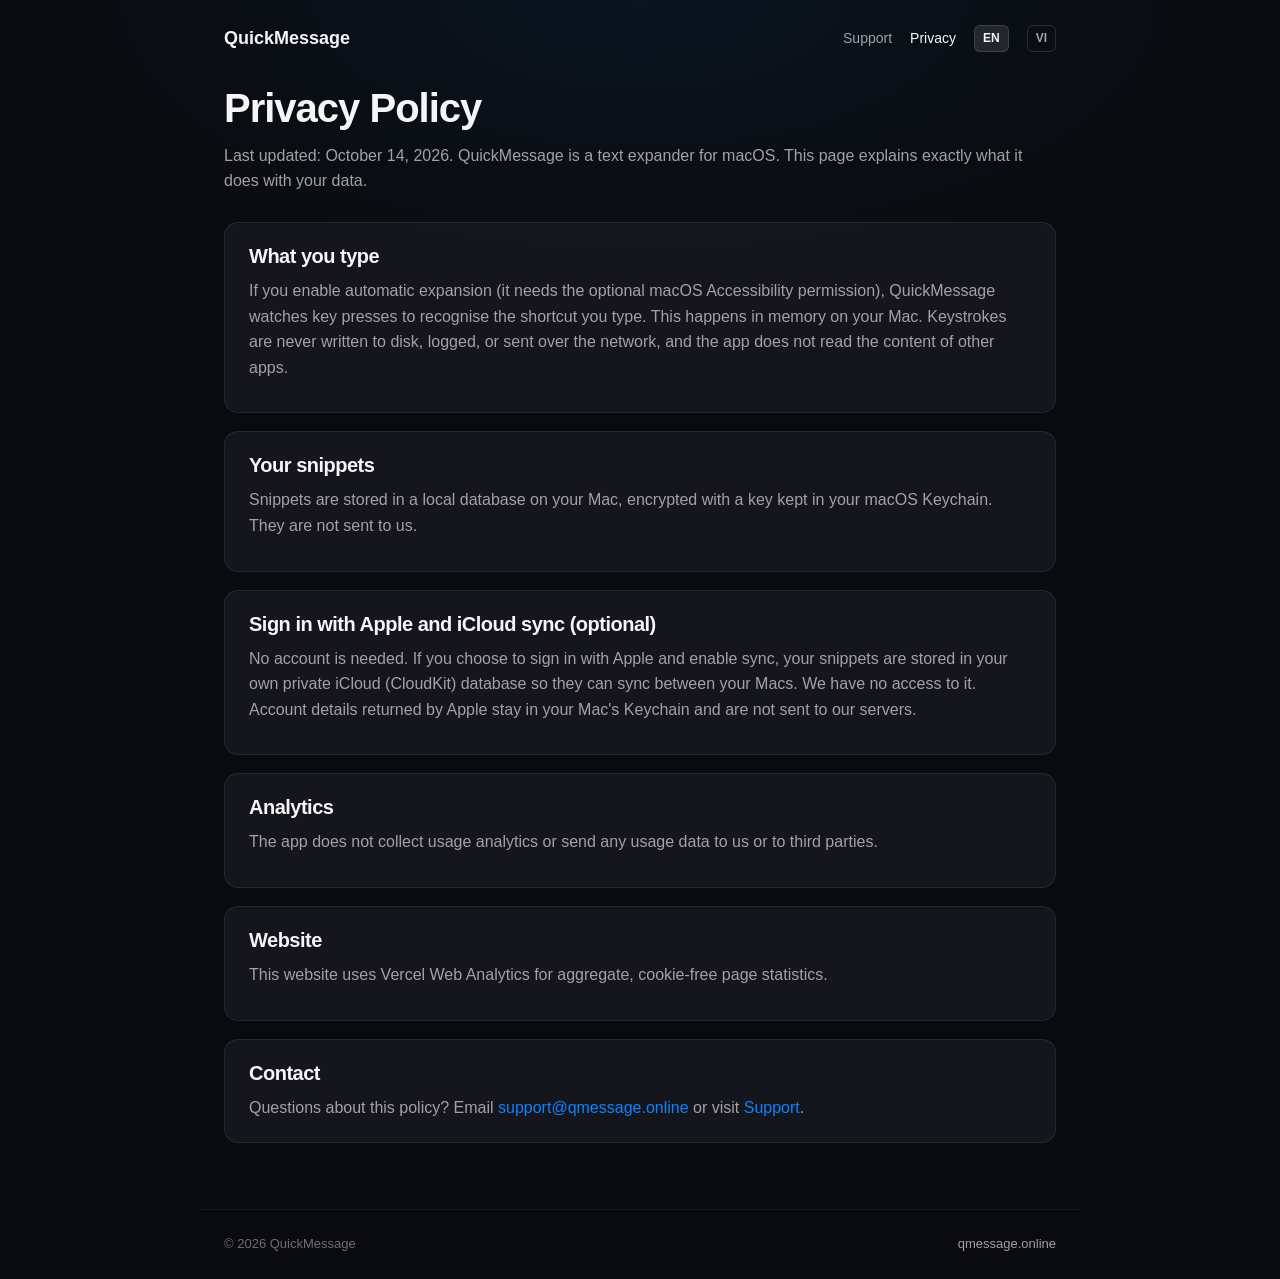
==== commit eac4381f: "feat: add contact email support@qmessage.online across site" ====
--- a/privacy/index.html
+++ b/privacy/index.html
@@ -10,6 +10,15 @@
   <link rel="apple-touch-icon" href="/assets/apple-touch-icon.png">
   <link rel="stylesheet" href="/css/style.css">
   <link rel="stylesheet" href="/css/pages.css">
+
+  <!-- Google Analytics 4 -->
+  <script async src="https://www.googletagmanager.com/gtag/js?id=G-FERDHQZZDM"></script>
+  <script>
+    window.dataLayer = window.dataLayer || [];
+    function gtag(){dataLayer.push(arguments);}
+    gtag('js', new Date());
+    gtag('config', 'G-FERDHQZZDM');
+  </script>
 </head>
 <body class="doc-page">
   <header class="doc-header">
@@ -62,8 +71,8 @@
     <section class="doc-card">
       <h2><span class="en">Contact</span><span class="vi">Liên hệ</span></h2>
       <p>
-        <span class="en">Questions about this policy? Email <a href="mailto:nguyenhongphuc98@gmail.com?subject=QuickMessage%20Privacy">nguyenhongphuc98@gmail.com</a> or visit <a href="/support">Support</a>.</span>
-        <span class="vi">Có câu hỏi về chính sách này? Gửi email tới <a href="mailto:nguyenhongphuc98@gmail.com?subject=QuickMessage%20Privacy">nguyenhongphuc98@gmail.com</a> hoặc xem trang <a href="/support">Hỗ trợ</a>.</span>
+        <span class="en">Questions about this policy? Email <a href="mailto:support@qmessage.online?subject=QuickMessage%20Privacy">support@qmessage.online</a> or visit <a href="/support">Support</a>.</span>
+        <span class="vi">Có câu hỏi về chính sách này? Gửi email tới <a href="mailto:support@qmessage.online?subject=QuickMessage%20Privacy">support@qmessage.online</a> hoặc xem trang <a href="/support">Hỗ trợ</a>.</span>
       </p>
     </section>
   </main>
